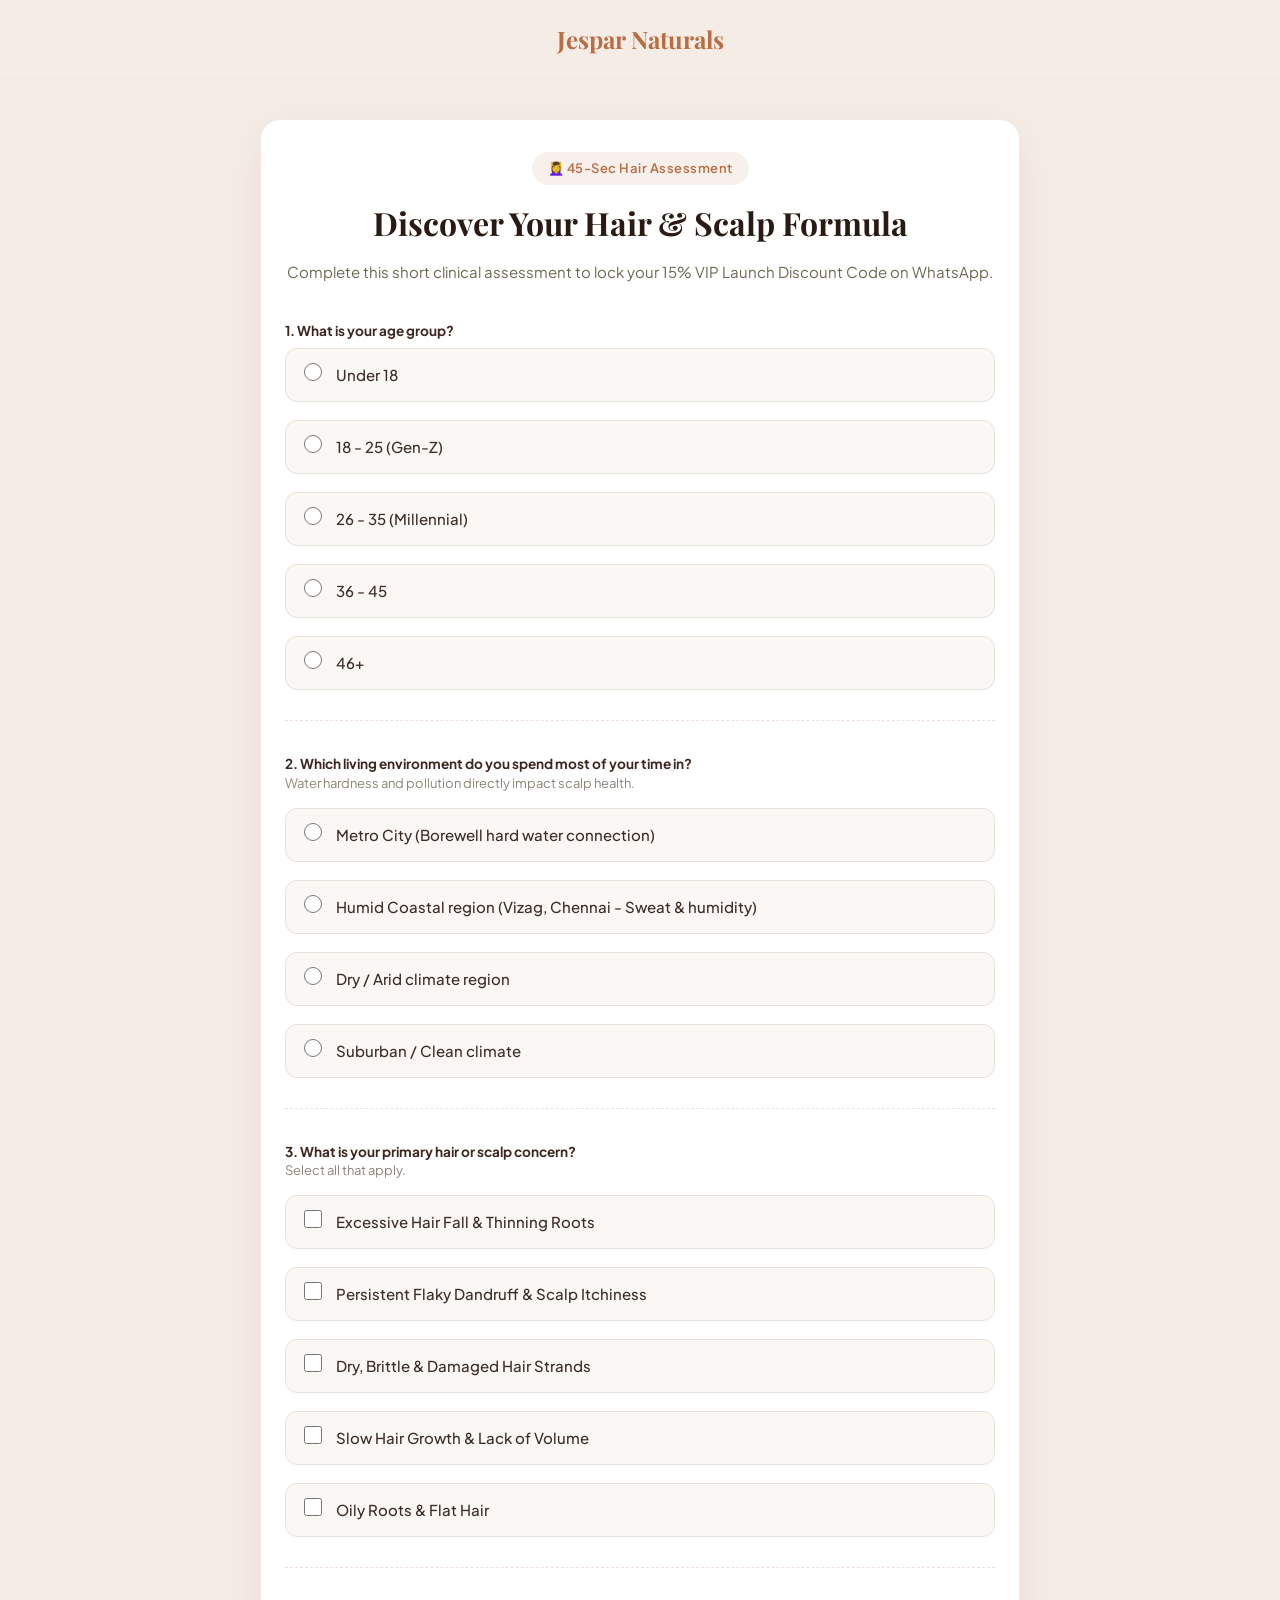
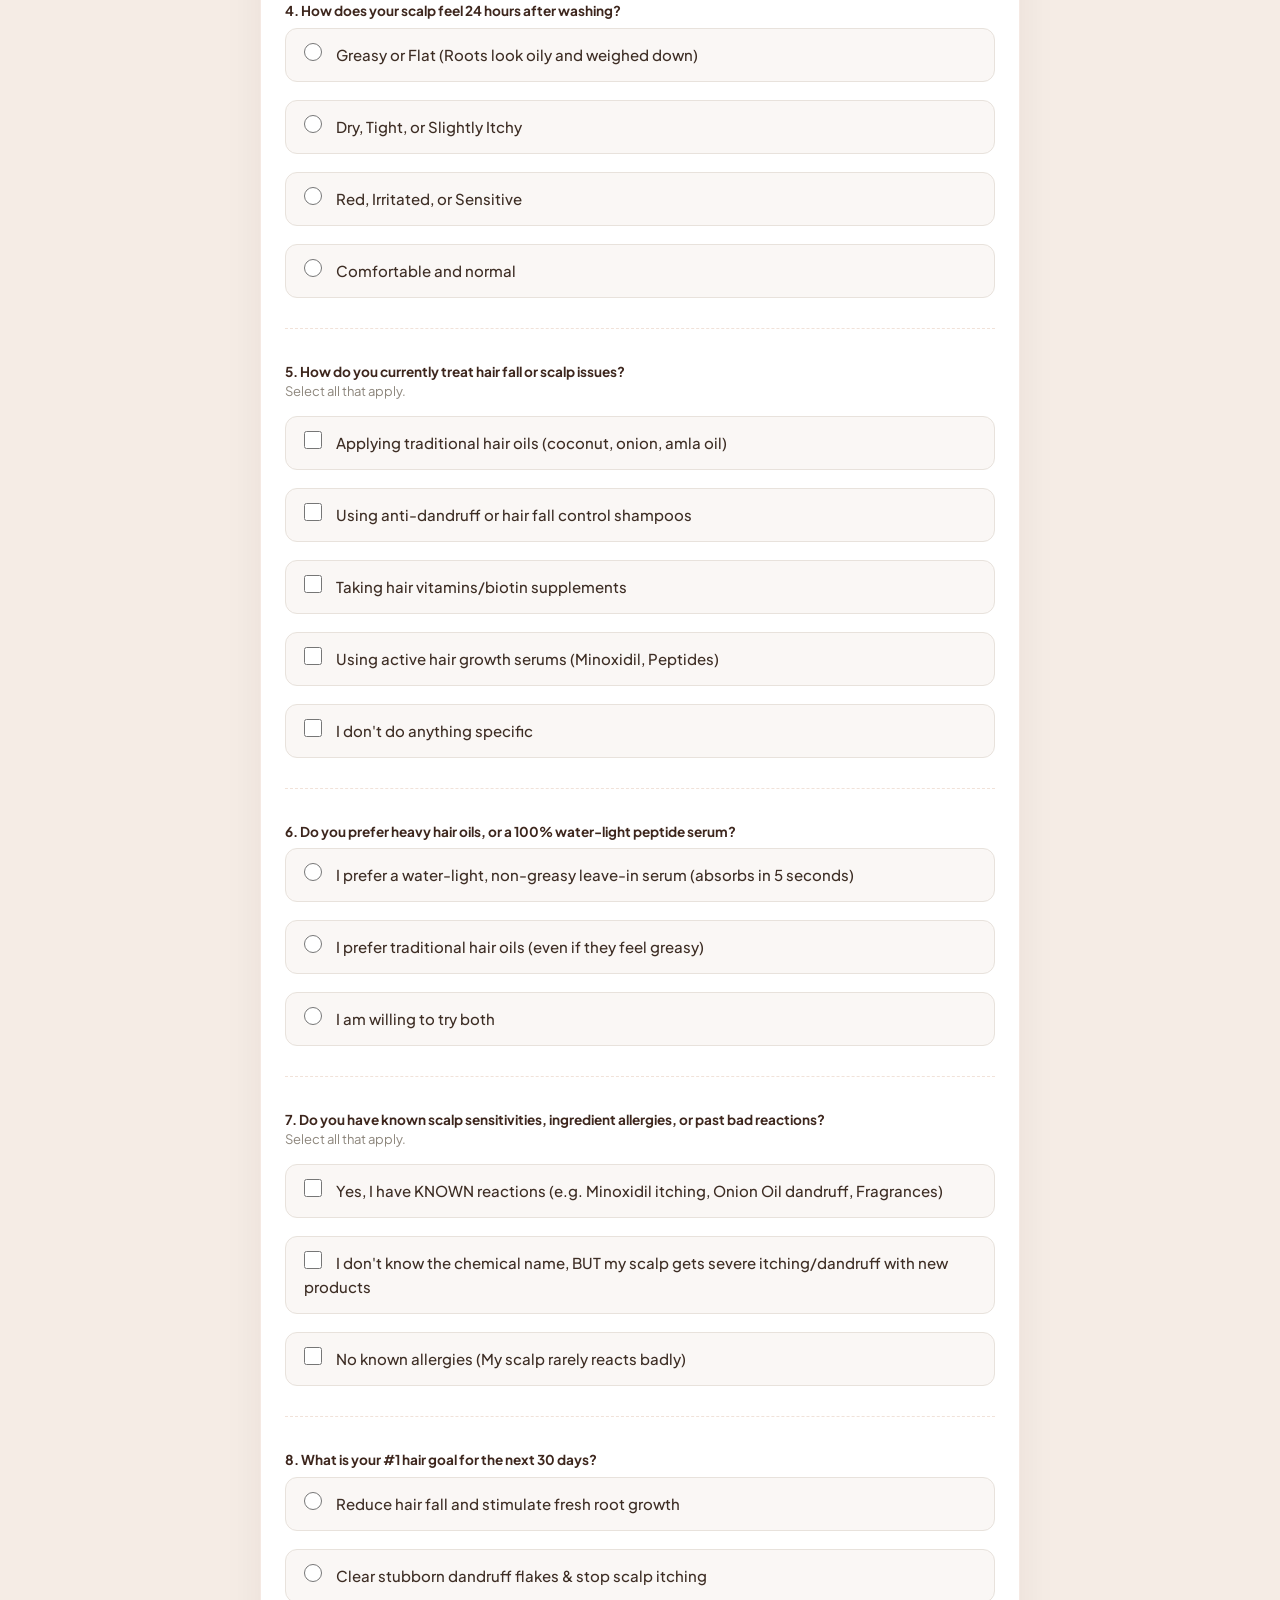
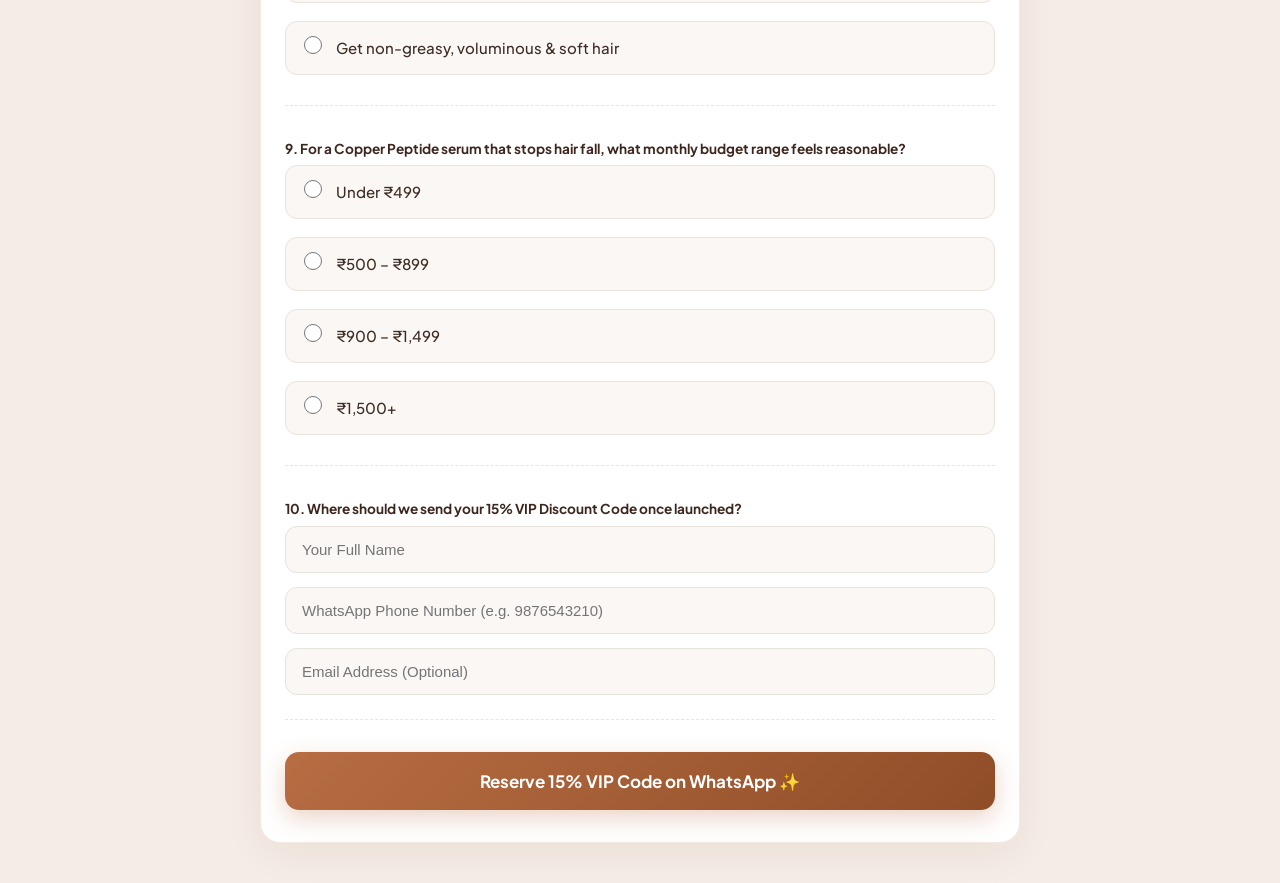
==== hair-survey.html @ cf9016ed "Deploy standalone Hair and Skin survey pages, updated hero CTAs, and WhatsApp VIP coupon flow" ====
<!DOCTYPE html>
<html lang="en">
<head>
    <meta charset="UTF-8">
    <meta name="viewport" content="width=device-width, initial-scale=1.0">
    <title>Hair & Scalp Health Assessment | Jespar Naturals</title>
    <meta name="description" content="Take our 45-second clinical hair & scalp assessment to unlock your 15% VIP Launch Discount Code + Free Scalp Care Guide.">
    <link rel="stylesheet" href="styles.css">
    <link rel="preconnect" href="https://fonts.googleapis.com">
    <link rel="preconnect" href="https://fonts.gstatic.com" crossorigin>
    <link href="https://fonts.googleapis.com/css2?family=Plus+Jakarta+Sans:wght@300;400;500;600;700&family=Playfair+Display:ital,wght@0,500;0,600;1,400&display=swap" rel="stylesheet">
    <style>
        .survey-container {
            max-width: 760px;
            margin: 40px auto;
            padding: 32px 24px;
            background: #ffffff;
            border-radius: 20px;
            box-shadow: 0 10px 40px rgba(43, 26, 19, 0.06);
            border: 1px solid rgba(184, 109, 67, 0.15);
        }
        .survey-header {
            text-align: center;
            margin-bottom: 36px;
        }
        .badge-tag {
            display: inline-block;
            background: rgba(184, 109, 67, 0.1);
            color: #b86d43;
            font-size: 13px;
            font-weight: 600;
            padding: 6px 16px;
            border-radius: 50px;
            margin-bottom: 12px;
            letter-spacing: 0.5px;
        }
        .survey-title {
            font-family: 'Playfair Display', serif;
            font-size: 32px;
            color: #2b1a13;
            margin-bottom: 12px;
        }
        .survey-desc {
            color: #6b6851;
            font-size: 15px;
            line-height: 1.6;
        }
        .form-group {
            margin-bottom: 32px;
            padding-bottom: 24px;
            border-bottom: 1px dashed rgba(184, 109, 67, 0.2);
        }
        .form-group:last-child {
            border-bottom: none;
        }
        .question-label {
            font-weight: 600;
            font-size: 17px;
            color: #2b1a13;
            margin-bottom: 14px;
            display: block;
        }
        .question-subtext {
            font-size: 13px;
            color: #8c857b;
            margin-top: -8px;
            margin-bottom: 14px;
            display: block;
        }
        .options-grid {
            display: grid;
            grid-template-columns: 1fr;
            gap: 12px;
        }
        .option-card {
            display: flex;
            align-items: center;
            padding: 14px 18px;
            border: 1.5px solid #e8e2dc;
            border-radius: 12px;
            cursor: pointer;
            transition: all 0.2s ease;
            background: #faf7f5;
        }
        .option-card:hover {
            border-color: #b86d43;
            background: #fff9f5;
        }
        .option-card input[type="radio"],
        .option-card input[type="checkbox"] {
            margin-right: 14px;
            accent-color: #b86d43;
            width: 18px;
            height: 18px;
        }
        .option-text {
            font-size: 15px;
            color: #3d2d24;
            font-weight: 500;
        }
        .text-input {
            width: 100%;
            padding: 14px 16px;
            border: 1.5px solid #e8e2dc;
            border-radius: 12px;
            font-size: 15px;
            color: #2b1a13;
            outline: none;
            transition: border-color 0.2s;
            background: #faf7f5;
        }
        .text-input:focus {
            border-color: #b86d43;
            background: #ffffff;
        }
        .submit-btn {
            width: 100%;
            background: linear-gradient(135deg, #b86d43 0%, #8f4d27 100%);
            color: #ffffff;
            font-size: 17px;
            font-weight: 700;
            padding: 18px;
            border: none;
            border-radius: 14px;
            cursor: pointer;
            box-shadow: 0 8px 24px rgba(184, 109, 67, 0.3);
            transition: transform 0.2s, box-shadow 0.2s;
        }
        .submit-btn:hover {
            transform: translateY(-2px);
            box-shadow: 0 12px 28px rgba(184, 109, 67, 0.4);
        }
        /* Modal */
        .modal-overlay {
            display: none;
            position: fixed;
            top: 0; left: 0; width: 100%; height: 100%;
            background: rgba(43, 26, 19, 0.75);
            backdrop-filter: blur(6px);
            z-index: 9999;
            align-items: center;
            justify-content: center;
            padding: 20px;
        }
        .modal-card {
            background: #ffffff;
            border-radius: 24px;
            max-width: 520px;
            width: 100%;
            padding: 36px 28px;
            text-align: center;
            box-shadow: 0 20px 50px rgba(0,0,0,0.2);
            position: relative;
        }
        .voucher-box {
            background: #2b1a13;
            color: #faf4ef;
            padding: 20px;
            border-radius: 16px;
            margin: 20px 0;
            border: 2px dashed #d49b6a;
        }
        .voucher-code {
            font-size: 32px;
            font-weight: 800;
            letter-spacing: 3px;
            color: #ffffff;
            margin: 8px 0;
        }
        .btn-secondary {
            display: inline-block;
            background: #b86d43;
            color: #ffffff;
            padding: 14px 28px;
            border-radius: 12px;
            font-weight: 600;
            text-decoration: none;
            margin-top: 12px;
        }
    </style>
</head>
<body>
    <header style="text-align: center; padding: 20px 0; border-bottom: 1px solid #efe8e2;">
        <a href="index.html" style="text-decoration: none; font-family: 'Playfair Display', serif; font-size: 24px; font-weight: 700; color: #b86d43;">Jespar Naturals</a>
    </header>

    <div class="survey-container">
        <div class="survey-header">
            <span class="badge-tag">💆‍♀️ 45-Sec Hair Assessment</span>
            <h1 class="survey-title">Discover Your Hair & Scalp Formula</h1>
            <p class="survey-desc">Complete this short clinical assessment to lock your 15% VIP Launch Discount Code on WhatsApp.</p>
        </div>

        <form id="hairSurveyForm" onsubmit="handleStandaloneFormSubmit(event, 'hair')">
            <input type="hidden" name="survey_type" value="hair">

            <!-- Q1 -->
            <div class="form-group">
                <label class="question-label">1. What is your age group?</label>
                <div class="options-grid">
                    <label class="option-card"><input type="radio" name="age" value="Under 18" required><span class="option-text">Under 18</span></label>
                    <label class="option-card"><input type="radio" name="age" value="18 - 25"><span class="option-text">18 - 25 (Gen-Z)</span></label>
                    <label class="option-card"><input type="radio" name="age" value="26 - 35"><span class="option-text">26 - 35 (Millennial)</span></label>
                    <label class="option-card"><input type="radio" name="age" value="36 - 45"><span class="option-text">36 - 45</span></label>
                    <label class="option-card"><input type="radio" name="age" value="46+"><span class="option-text">46+</span></label>
                </div>
            </div>

            <!-- Q2 -->
            <div class="form-group">
                <label class="question-label">2. Which living environment do you spend most of your time in?</label>
                <span class="question-subtext">Water hardness and pollution directly impact scalp health.</span>
                <div class="options-grid">
                    <label class="option-card"><input type="radio" name="environment" value="Metro City (Borewell Hard Water)" required><span class="option-text">Metro City (Borewell hard water connection)</span></label>
                    <label class="option-card"><input type="radio" name="environment" value="Humid Coastal (Vizag, Chennai)"><span class="option-text">Humid Coastal region (Vizag, Chennai - Sweat & humidity)</span></label>
                    <label class="option-card"><input type="radio" name="environment" value="Dry Arid Region"><span class="option-text">Dry / Arid climate region</span></label>
                    <label class="option-card"><input type="radio" name="environment" value="Suburban / Clean Climate"><span class="option-text">Suburban / Clean climate</span></label>
                </div>
            </div>

            <!-- Q3 -->
            <div class="form-group">
                <label class="question-label">3. What is your primary hair or scalp concern?</label>
                <span class="question-subtext">Select all that apply.</span>
                <div class="options-grid">
                    <label class="option-card"><input type="checkbox" name="concern" value="Excessive Hair Fall"><span class="option-text">Excessive Hair Fall & Thinning Roots</span></label>
                    <label class="option-card"><input type="checkbox" name="concern" value="Persistent Dandruff"><span class="option-text">Persistent Flaky Dandruff & Scalp Itchiness</span></label>
                    <label class="option-card"><input type="checkbox" name="concern" value="Dry Brittle Hair"><span class="option-text">Dry, Brittle & Damaged Hair Strands</span></label>
                    <label class="option-card"><input type="checkbox" name="concern" value="Slow Growth"><span class="option-text">Slow Hair Growth & Lack of Volume</span></label>
                    <label class="option-card"><input type="checkbox" name="concern" value="Oily Roots"><span class="option-text">Oily Roots & Flat Hair</span></label>
                </div>
            </div>

            <!-- Q4 -->
            <div class="form-group">
                <label class="question-label">4. How does your scalp feel 24 hours after washing?</label>
                <div class="options-grid">
                    <label class="option-card"><input type="radio" name="scalp_feel" value="Greasy or Flat" required><span class="option-text">Greasy or Flat (Roots look oily and weighed down)</span></label>
                    <label class="option-card"><input type="radio" name="scalp_feel" value="Dry or Tight"><span class="option-text">Dry, Tight, or Slightly Itchy</span></label>
                    <label class="option-card"><input type="radio" name="scalp_feel" value="Red or Irritated"><span class="option-text">Red, Irritated, or Sensitive</span></label>
                    <label class="option-card"><input type="radio" name="scalp_feel" value="Normal"><span class="option-text">Comfortable and normal</span></label>
                </div>
            </div>

            <!-- Q5 -->
            <div class="form-group">
                <label class="question-label">5. How do you currently treat hair fall or scalp issues?</label>
                <span class="question-subtext">Select all that apply.</span>
                <div class="options-grid">
                    <label class="option-card"><input type="checkbox" name="treatment" value="Traditional Oils"><span class="option-text">Applying traditional hair oils (coconut, onion, amla oil)</span></label>
                    <label class="option-card"><input type="checkbox" name="treatment" value="Anti-Dandruff Shampoos"><span class="option-text">Using anti-dandruff or hair fall control shampoos</span></label>
                    <label class="option-card"><input type="checkbox" name="treatment" value="Biotin Supplements"><span class="option-text">Taking hair vitamins/biotin supplements</span></label>
                    <label class="option-card"><input type="checkbox" name="treatment" value="Active Growth Serums"><span class="option-text">Using active hair growth serums (Minoxidil, Peptides)</span></label>
                    <label class="option-card"><input type="checkbox" name="treatment" value="Nothing Specific"><span class="option-text">I don't do anything specific</span></label>
                </div>
            </div>

            <!-- Q6 -->
            <div class="form-group">
                <label class="question-label">6. Do you prefer heavy hair oils, or a 100% water-light peptide serum?</label>
                <div class="options-grid">
                    <label class="option-card"><input type="radio" name="texture_pref" value="Water-light Serum" required><span class="option-text">I prefer a water-light, non-greasy leave-in serum (absorbs in 5 seconds)</span></label>
                    <label class="option-card"><input type="radio" name="texture_pref" value="Traditional Hair Oils"><span class="option-text">I prefer traditional hair oils (even if they feel greasy)</span></label>
                    <label class="option-card"><input type="radio" name="texture_pref" value="Open to Both"><span class="option-text">I am willing to try both</span></label>
                </div>
            </div>

            <!-- Q7 -->
            <div class="form-group">
                <label class="question-label">7. Do you have known scalp sensitivities, ingredient allergies, or past bad reactions?</label>
                <span class="question-subtext">Select all that apply.</span>
                <div class="options-grid">
                    <label class="option-card"><input type="checkbox" name="allergies" value="Known Allergy (Minoxidil/Onion/Fragrance)"><span class="option-text">Yes, I have KNOWN reactions (e.g. Minoxidil itching, Onion Oil dandruff, Fragrances)</span></label>
                    <label class="option-card"><input type="checkbox" name="allergies" value="Unknown Allergy (Reacts to new products)"><span class="option-text">I don't know the chemical name, BUT my scalp gets severe itching/dandruff with new products</span></label>
                    <label class="option-card"><input type="checkbox" name="allergies" value="No Allergies"><span class="option-text">No known allergies (My scalp rarely reacts badly)</span></label>
                </div>
            </div>

            <!-- Q8 -->
            <div class="form-group">
                <label class="question-label">8. What is your #1 hair goal for the next 30 days?</label>
                <div class="options-grid">
                    <label class="option-card"><input type="radio" name="goal" value="Reduce Hair Fall" required><span class="option-text">Reduce hair fall and stimulate fresh root growth</span></label>
                    <label class="option-card"><input type="radio" name="goal" value="Clear Dandruff"><span class="option-text">Clear stubborn dandruff flakes & stop scalp itching</span></label>
                    <label class="option-card"><input type="radio" name="goal" value="Voluminous Soft Hair"><span class="option-text">Get non-greasy, voluminous & soft hair</span></label>
                </div>
            </div>

            <!-- Q9 -->
            <div class="form-group">
                <label class="question-label">9. For a Copper Peptide serum that stops hair fall, what monthly budget range feels reasonable?</label>
                <div class="options-grid">
                    <label class="option-card"><input type="radio" name="budget" value="Under ₹499" required><span class="option-text">Under ₹499</span></label>
                    <label class="option-card"><input type="radio" name="budget" value="₹500 – ₹899"><span class="option-text">₹500 – ₹899</span></label>
                    <label class="option-card"><input type="radio" name="budget" value="₹900 – ₹1,499"><span class="option-text">₹900 – ₹1,499</span></label>
                    <label class="option-card"><input type="radio" name="budget" value="₹1,500+"><span class="option-text">₹1,500+</span></label>
                </div>
            </div>

            <!-- Q10 -->
            <div class="form-group">
                <label class="question-label">10. Where should we send your 15% VIP Discount Code once launched?</label>
                <div style="display: grid; grid-template-columns: 1fr; gap: 14px;">
                    <input type="text" name="name" class="text-input" placeholder="Your Full Name" required>
                    <input type="text" name="phone" class="text-input" placeholder="WhatsApp Phone Number (e.g. 9876543210)" required>
                    <input type="email" name="email" class="text-input" placeholder="Email Address (Optional)">
                </div>
            </div>

            <button type="submit" class="submit-btn" id="hairSubmitBtn">Reserve 15% VIP Code on WhatsApp ✨</button>
        </form>
    </div>

    <!-- Success Modal -->
    <div class="modal-overlay" id="successModal">
        <div class="modal-card">
            <div style="font-size: 48px; margin-bottom: 8px;">🎉</div>
            <h2 style="font-family: 'Playfair Display', serif; color: #2b1a13; margin-bottom: 8px;">Thank You for Completing the Assessment!</h2>
            <p style="color: #6b6851; font-size: 14px; margin-bottom: 16px;">Your responses and 15% VIP Launch Discount Code are locked.</p>
            
            <div class="voucher-box">
                <div style="font-size: 12px; text-transform: uppercase; color: #d49b6a; font-weight: 700;">VIP Early-Bird Discount Code</div>
                <div class="voucher-code">JESPARVIP15</div>
                <div style="font-size: 12px; color: #b8a69d;">Reserved for your WhatsApp number</div>
            </div>

            <p style="font-size: 14px; color: #574e44; line-height: 1.6; margin-bottom: 16px;">
                We will share your complete routine details and private VIP shopping link directly on your WhatsApp number the moment our batch is launched!
            </p>

            <div style="font-size: 13px; color: #b86d43; font-weight: 600; margin-bottom: 16px; background: rgba(184, 109, 67, 0.1); padding: 10px; border-radius: 8px;">
                ⏱️ Redirecting back to home page in <span id="countdown">5</span> seconds...
            </div>
            
            <a href="index.html" class="btn-secondary">Go to Home Page Now ➔</a>
        </div>
    </div>

    <script src="app.js"></script>
</body>
</html>
---- styles.css ----
/* ==========================================================================
   Jespar Naturals — Pre-Launch Static Website Stylesheet (Quiz Edition)
   Theme Palette: Metallic Copper, Deep Coffee Espresso & Warm Nude Cream (#f5ece5)
   ========================================================================== */

@import url('https://fonts.googleapis.com/css2?family=Playfair+Display:ital,wght@0,400;0,600;0,700;1,400;1,600&family=Plus+Jakarta+Sans:wght@300;400;500;600;700;800&display=swap');

:root {
  --copper-primary: #b86d43;
  --copper-dark: #8c431f;
  --copper-light: #d49b6a;
  --copper-glow: rgba(184, 109, 67, 0.22);
  
  --coffee-espresso: #2b1a13;
  --coffee-dark: #3d261d;
  --coffee-muted: #5e453a;

  --nude-bg: #f5ece5;
  --nude-light: #faf4ef;
  --nude-card: #ffffff;
  
  --olive-leaf: #6b6851;
  --olive-light: #e8e6d9;

  --text-main: #2b1a13;
  --text-muted: #6b574e;
  --text-light: #8f796f;

  --border-copper: rgba(184, 109, 67, 0.28);
  --shadow-soft: 0 12px 32px rgba(43, 26, 19, 0.08);
  --shadow-hover: 0 22px 50px rgba(43, 26, 19, 0.16);
  --radius-sm: 8px;
  --radius-md: 16px;
  --radius-lg: 28px;
  --radius-full: 9999px;
  
  --transition: all 0.4s cubic-bezier(0.16, 1, 0.3, 1);
}

*, *::before, *::after {
  box-sizing: border-box;
  margin: 0;
  padding: 0;
}

html {
  scroll-behavior: smooth;
  font-family: 'Plus Jakarta Sans', sans-serif;
  background-color: var(--nude-bg);
  color: var(--text-main);
  line-height: 1.6;
}

body {
  overflow-x: hidden;
  position: relative;
}

/* Background Animated Canvas for Nature Floating Particles */
#natureCanvas {
  position: fixed;
  top: 0;
  left: 0;
  width: 100vw;
  height: 100vh;
  pointer-events: none;
  z-index: 1;
  opacity: 0.65;
}

h1, h2, h3, h4, .font-serif {
  font-family: 'Playfair Display', Georgia, serif;
}

a {
  color: inherit;
  text-decoration: none;
}

button {
  font-family: inherit;
  cursor: pointer;
  border: none;
  background: none;
}

/* Announcement Bar */
.announcement-bar {
  background: linear-gradient(90deg, #2b1a13 0%, #3d261d 50%, #2b1a13 100%);
  color: #f5ece5;
  padding: 10px 24px;
  font-size: 0.88rem;
  font-weight: 500;
  border-bottom: 1px solid rgba(212, 155, 106, 0.3);
  display: flex;
  justify-content: space-between;
  align-items: center;
  position: relative;
  z-index: 1010;
  flex-wrap: wrap;
  gap: 12px;
}

.announcement-content {
  display: flex;
  align-items: center;
  gap: 10px;
}

.announcement-bar .badge {
  background: linear-gradient(135deg, var(--copper-primary) 0%, var(--copper-light) 100%);
  color: #fff;
  padding: 3px 10px;
  border-radius: var(--radius-full);
  font-size: 0.7rem;
  font-weight: 800;
  text-transform: uppercase;
  letter-spacing: 0.8px;
  white-space: nowrap;
}

.announcement-text-mobile {
  display: none;
}

.announcement-actions {
  display: flex;
  align-items: center;
  gap: 14px;
}

.announcement-link {
  color: var(--copper-light);
  text-decoration: underline;
  font-weight: 700;
  font-size: 0.86rem;
  transition: var(--transition);
  white-space: nowrap;
}

.announcement-link:hover {
  color: #fff;
}

.social-quick-links {
  display: flex;
  align-items: center;
  gap: 8px;
  border-left: 1px solid rgba(212, 155, 106, 0.3);
  padding-left: 12px;
}

.social-anno-icon {
  color: var(--copper-light);
  display: flex;
  align-items: center;
  justify-content: center;
  width: 28px;
  height: 28px;
  border-radius: 50%;
  background: rgba(255, 255, 255, 0.08);
  transition: var(--transition);
}

.social-anno-icon:hover {
  color: #fff;
  background: var(--copper-primary);
  transform: translateY(-2px);
}

.nav-social-icons {
  display: flex;
  align-items: center;
  gap: 8px;
  margin-right: 8px;
}

.nav-social-btn {
  color: var(--coffee-dark);
  display: flex;
  align-items: center;
  justify-content: center;
  width: 34px;
  height: 34px;
  border-radius: 50%;
  background: rgba(184, 109, 67, 0.1);
  border: 1px solid rgba(184, 109, 67, 0.2);
  transition: var(--transition);
}

.nav-social-btn:hover {
  color: #fff;
  background: var(--copper-primary);
  border-color: var(--copper-primary);
  transform: translateY(-2px);
}

.social-footer-link {
  display: inline-flex;
  align-items: center;
  gap: 6px;
  transition: var(--transition);
}

.social-footer-link:hover {
  color: var(--copper-primary);
}

/* Mobile Responsiveness for Announcement Bar */
@media (max-width: 768px) {
  .announcement-bar {
    justify-content: center;
    padding: 8px 14px;
    gap: 8px;
    text-align: center;
  }
  .announcement-text-desktop {
    display: none;
  }
  .announcement-text-mobile {
    display: inline;
    font-size: 0.8rem;
    font-weight: 700;
  }
  .announcement-actions {
    gap: 10px;
  }
  .announcement-link {
    font-size: 0.8rem;
  }
  .social-quick-links {
    padding-left: 8px;
  }
  .nav-social-icons {
    display: none;
  }
}

/* Navbar */
header.navbar {
  position: sticky;
  top: 0;
  z-index: 1000;
  background: rgba(245, 236, 229, 0.95);
  backdrop-filter: blur(18px);
  -webkit-backdrop-filter: blur(18px);
  border-bottom: 1px solid rgba(184, 109, 67, 0.2);
  padding: 14px 40px;
  display: flex;
  align-items: center;
  justify-content: space-between;
  transition: var(--transition);
}

.nav-brand {
  display: flex;
  align-items: center;
}

.nav-logo-img {
  height: 64px;
  width: auto;
  object-fit: contain;
  transition: var(--transition);
}

.nav-logo-img:hover {
  transform: scale(1.03);
}

.nav-links {
  display: flex;
  align-items: center;
  gap: 32px;
  list-style: none;
}

.nav-links a {
  font-size: 0.95rem;
  font-weight: 600;
  color: var(--coffee-dark);
  position: relative;
  padding: 4px 0;
  transition: var(--transition);
}

.nav-links a::after {
  content: '';
  position: absolute;
  bottom: 0;
  left: 0;
  width: 0;
  height: 2px;
  background: linear-gradient(90deg, var(--copper-primary), var(--copper-light));
  transition: var(--transition);
}

.nav-links a:hover {
  color: var(--copper-primary);
}

.nav-links a:hover::after {
  width: 100%;
}

.nav-actions {
  display: flex;
  align-items: center;
  gap: 14px;
}

.btn-primary-sm {
  background: linear-gradient(135deg, var(--copper-primary) 0%, var(--copper-dark) 100%);
  color: #fff;
  padding: 12px 24px;
  border-radius: var(--radius-full);
  font-weight: 700;
  font-size: 0.88rem;
  box-shadow: 0 4px 16px rgba(184, 109, 67, 0.35);
  transition: var(--transition);
  display: inline-flex;
  align-items: center;
  gap: 8px;
}

.btn-primary-sm:hover {
  transform: translateY(-2px) scale(1.02);
  box-shadow: 0 8px 24px rgba(184, 109, 67, 0.5);
}

/* Hero Section */
.hero-section {
  position: relative;
  z-index: 2;
  padding: 80px 40px 100px;
  max-width: 1320px;
  margin: 0 auto;
  display: grid;
  grid-template-columns: 1.15fr 0.85fr;
  gap: 60px;
  align-items: center;
}

.hero-tag {
  display: inline-flex;
  align-items: center;
  gap: 10px;
  background: rgba(184, 109, 67, 0.12);
  border: 1px solid var(--border-copper);
  color: var(--copper-dark);
  padding: 7px 18px;
  border-radius: var(--radius-full);
  font-size: 0.82rem;
  font-weight: 700;
  text-transform: uppercase;
  letter-spacing: 1.2px;
  margin-bottom: 24px;
}

.hero-tag .dot {
  width: 9px;
  height: 9px;
  background-color: var(--copper-primary);
  border-radius: 50%;
  box-shadow: 0 0 12px var(--copper-primary);
  animation: pulse 2s infinite;
}

@keyframes pulse {
  0% { transform: scale(0.9); opacity: 0.7; }
  50% { transform: scale(1.3); opacity: 1; }
  100% { transform: scale(0.9); opacity: 0.7; }
}

.hero-title {
  font-size: 3.8rem;
  line-height: 1.12;
  color: var(--coffee-espresso);
  font-weight: 700;
  margin-bottom: 24px;
}

.hero-title span.copper-accent {
  background: linear-gradient(135deg, #b86d43 0%, #e5aa7a 40%, #8c431f 100%);
  background-size: 200% auto;
  -webkit-background-clip: text;
  -webkit-text-fill-color: transparent;
  font-style: italic;
  animation: shimmer 4s linear infinite;
}

@keyframes shimmer {
  to { background-position: 200% center; }
}

.hero-subtitle {
  font-size: 1.18rem;
  color: var(--text-muted);
  line-height: 1.75;
  margin-bottom: 38px;
  max-width: 620px;
}

.hero-ctas {
  display: flex;
  flex-wrap: wrap;
  gap: 18px;
  margin-bottom: 44px;
}

.btn-hero-primary {
  background: linear-gradient(135deg, var(--copper-primary) 0%, var(--copper-dark) 100%);
  color: #fff;
  padding: 16px 36px;
  border-radius: var(--radius-full);
  font-weight: 700;
  font-size: 1rem;
  box-shadow: 0 10px 30px rgba(184, 109, 67, 0.4);
  transition: var(--transition);
  display: inline-flex;
  align-items: center;
  gap: 10px;
}

.btn-hero-primary:hover {
  transform: translateY(-3px) scale(1.02);
  box-shadow: 0 14px 35px rgba(184, 109, 67, 0.55);
}

.btn-hero-secondary {
  background: var(--nude-card);
  color: var(--coffee-espresso);
  border: 1.5px solid var(--border-copper);
  padding: 16px 32px;
  border-radius: var(--radius-full);
  font-weight: 700;
  font-size: 1rem;
  box-shadow: var(--shadow-soft);
  transition: var(--transition);
}

.btn-hero-secondary:hover {
  background: var(--coffee-espresso);
  color: #fff;
  border-color: var(--coffee-espresso);
  transform: translateY(-3px);
}

.hero-proof-bar {
  display: flex;
  align-items: center;
  gap: 36px;
  padding-top: 24px;
  border-top: 1px solid rgba(184, 109, 67, 0.2);
}

.proof-item {
  display: flex;
  flex-direction: column;
}

.proof-item .number {
  font-size: 1.6rem;
  font-weight: 800;
  color: var(--copper-dark);
  font-family: 'Playfair Display', serif;
}

.proof-item .label {
  font-size: 0.82rem;
  color: var(--text-muted);
  font-weight: 600;
}

.hero-visual-container {
  position: relative;
}

.hero-main-card {
  background: var(--nude-card);
  border-radius: var(--radius-lg);
  padding: 24px;
  box-shadow: var(--shadow-hover);
  border: 1px solid var(--border-copper);
  position: relative;
  overflow: hidden;
}

.hero-main-card img {
  width: 100%;
  height: 440px;
  object-fit: cover;
  border-radius: var(--radius-md);
  display: block;
}

.hero-floating-badge {
  position: absolute;
  bottom: 24px;
  right: 16px;
  background: rgba(31, 18, 13, 0.88);
  color: #faf4ef;
  backdrop-filter: blur(10px);
  -webkit-backdrop-filter: blur(10px);
  padding: 8px 18px;
  border-radius: var(--radius-full);
  border: 1px solid rgba(212, 155, 106, 0.4);
  box-shadow: 0 8px 25px rgba(0, 0, 0, 0.25);
  font-size: 0.8rem;
  font-weight: 600;
  display: flex;
  align-items: center;
  gap: 8px;
  white-space: nowrap;
}

.hero-floating-badge .badge-dot {
  width: 7px;
  height: 7px;
  border-radius: 50%;
  background: #22c55e;
  box-shadow: 0 0 8px #22c55e;
}

.mobile-floating-survey-btn {
  display: none;
}

/* ==========================================================================
   4. Interactive 60-Second Scalp & Skin Quiz Section
   ========================================================================== */
.quiz-section-card {
  background: var(--nude-card);
  border-radius: var(--radius-lg);
  border: 1.5px solid var(--border-copper);
  padding: 50px 40px;
  box-shadow: var(--shadow-hover);
  max-width: 860px;
  margin: 0 auto 100px;
  position: relative;
}

.quiz-header {
  text-align: center;
  margin-bottom: 36px;
}

.quiz-header h2 {
  font-size: 2.5rem;
  color: var(--coffee-espresso);
  margin-bottom: 10px;
}

.quiz-header p {
  font-size: 1.05rem;
  color: var(--text-muted);
}

.quiz-progress-bar-wrap {
  width: 100%;
  height: 8px;
  background: var(--nude-bg);
  border-radius: var(--radius-full);
  margin-bottom: 36px;
  overflow: hidden;
}

.quiz-progress-bar {
  height: 100%;
  width: 25%;
  background: linear-gradient(90deg, var(--copper-primary), var(--copper-light));
  transition: width 0.4s ease;
  border-radius: var(--radius-full);
}

.quiz-step-card {
  display: none;
  animation: fadeIn 0.4s ease forwards;
}

.quiz-step-card.active {
  display: block;
}

@keyframes fadeIn {
  from { opacity: 0; transform: translateY(10px); }
  to { opacity: 1; transform: translateY(0); }
}

.quiz-question-title {
  font-size: 1.4rem;
  color: var(--coffee-espresso);
  font-weight: 700;
  margin-bottom: 24px;
}

.quiz-options-grid {
  display: grid;
  grid-template-columns: repeat(auto-fit, minmax(240px, 1fr));
  gap: 16px;
  margin-bottom: 32px;
}

.quiz-option-btn {
  background: var(--nude-light);
  border: 1.5px solid rgba(184, 109, 67, 0.2);
  border-radius: var(--radius-md);
  padding: 20px;
  text-align: left;
  transition: var(--transition);
  cursor: pointer;
  display: flex;
  flex-direction: column;
  gap: 6px;
}

.quiz-option-btn .opt-title {
  font-size: 1rem;
  font-weight: 700;
  color: var(--coffee-espresso);
}

.quiz-option-btn .opt-desc {
  font-size: 0.85rem;
  color: var(--text-muted);
}

.quiz-option-btn:hover, .quiz-option-btn.selected {
  border-color: var(--copper-primary);
  background: rgba(184, 109, 67, 0.08);
  transform: translateY(-2px);
}

.quiz-option-btn.selected {
  box-shadow: 0 0 0 2px var(--copper-primary);
}

.quiz-nav-row {
  display: flex;
  justify-content: space-between;
  align-items: center;
}

.quiz-results-card {
  text-align: center;
  display: none;
}

.quiz-results-card.active {
  display: block;
}

.routine-match-badge {
  display: inline-block;
  background: linear-gradient(135deg, var(--coffee-espresso) 0%, var(--coffee-dark) 100%);
  color: var(--copper-light);
  padding: 12px 28px;
  border-radius: var(--radius-full);
  font-weight: 800;
  font-size: 1.1rem;
  margin-bottom: 20px;
  border: 1px solid var(--copper-light);
}

/* Pre-Launch Notice Banner */
.prelaunch-notice-banner {
  position: relative;
  z-index: 2;
  background: linear-gradient(135deg, var(--coffee-espresso) 0%, var(--coffee-dark) 100%);
  color: #faf4ef;
  padding: 40px;
  border-radius: var(--radius-lg);
  max-width: 1240px;
  margin: 0 auto 80px;
  box-shadow: var(--shadow-hover);
  display: grid;
  grid-template-columns: auto 1fr auto;
  gap: 32px;
  align-items: center;
  border: 1px solid var(--copper-primary);
}

.notice-icon {
  width: 64px;
  height: 64px;
  background: var(--copper-glow);
  border: 1px solid var(--copper-light);
  border-radius: 50%;
  display: flex;
  align-items: center;
  justify-content: center;
  font-size: 1.8rem;
  color: var(--copper-light);
}

.notice-content h3 {
  font-size: 1.6rem;
  color: #fff;
  margin-bottom: 8px;
}

.notice-content p {
  color: #d8c7be;
  font-size: 0.98rem;
  max-width: 700px;
}

.btn-survey-cta {
  background: linear-gradient(135deg, var(--copper-primary) 0%, var(--copper-light) 100%);
  color: #fff;
  padding: 14px 28px;
  border-radius: var(--radius-full);
  font-weight: 700;
  font-size: 0.95rem;
  box-shadow: 0 6px 20px rgba(184, 109, 67, 0.4);
  transition: var(--transition);
  white-space: nowrap;
}

.btn-survey-cta:hover {
  transform: translateY(-2px);
  box-shadow: 0 10px 25px rgba(184, 109, 67, 0.6);
}

.section-wrapper {
  position: relative;
  z-index: 2;
  max-width: 1280px;
  margin: 0 auto 100px;
  padding: 0 20px;
}

.section-header {
  text-align: center;
  max-width: 720px;
  margin: 0 auto 50px;
}

.section-subtitle {
  color: var(--copper-primary);
  font-size: 0.85rem;
  font-weight: 800;
  text-transform: uppercase;
  letter-spacing: 2px;
  margin-bottom: 10px;
}

.section-title {
  font-size: 2.7rem;
  color: var(--coffee-espresso);
  margin-bottom: 16px;
}

.section-desc {
  font-size: 1.05rem;
  color: var(--text-muted);
}

.disclaimer-alert-box {
  background: rgba(184, 109, 67, 0.08);
  border: 1px dashed var(--copper-primary);
  border-radius: var(--radius-md);
  padding: 16px 24px;
  margin-bottom: 40px;
  display: flex;
  align-items: center;
  gap: 16px;
  font-size: 0.88rem;
  color: var(--coffee-dark);
}

.disclaimer-alert-box span.icon {
  font-size: 1.4rem;
}

.products-grid {
  display: grid;
  grid-template-columns: repeat(auto-fit, minmax(340px, 1fr));
  gap: 36px;
}

.product-card {
  background: var(--nude-card);
  border-radius: var(--radius-lg);
  overflow: hidden;
  border: 1px solid var(--border-copper);
  box-shadow: var(--shadow-soft);
  transition: var(--transition);
  display: flex;
  flex-direction: column;
}

.product-card:hover {
  transform: translateY(-8px);
  box-shadow: var(--shadow-hover);
}

.product-image-wrapper {
  position: relative;
  height: 340px;
  overflow: hidden;
  background: var(--nude-bg);
}

.product-image-wrapper img {
  width: 100%;
  height: 100%;
  object-fit: cover;
  transition: transform 0.6s cubic-bezier(0.16, 1, 0.3, 1);
}

.product-card:hover .product-image-wrapper img {
  transform: scale(1.06);
}

.status-badge {
  position: absolute;
  top: 16px;
  left: 16px;
  background: rgba(31, 18, 13, 0.9);
  color: var(--copper-light);
  backdrop-filter: blur(8px);
  padding: 6px 14px;
  border-radius: var(--radius-full);
  font-size: 0.75rem;
  font-weight: 700;
  text-transform: uppercase;
  letter-spacing: 0.5px;
  border: 1px solid rgba(212, 155, 106, 0.3);
}

.concept-watermark {
  position: absolute;
  bottom: 12px;
  right: 12px;
  background: rgba(255, 255, 255, 0.92);
  color: var(--coffee-dark);
  backdrop-filter: blur(6px);
  padding: 4px 10px;
  border-radius: var(--radius-sm);
  font-size: 0.72rem;
  font-weight: 800;
  letter-spacing: 0.5px;
}

.product-details {
  padding: 28px;
  display: flex;
  flex-direction: column;
  flex-grow: 1;
}

.product-tagline {
  font-size: 0.78rem;
  font-weight: 700;
  color: var(--copper-primary);
  text-transform: uppercase;
  letter-spacing: 1px;
  margin-bottom: 8px;
}

.product-title {
  font-size: 1.5rem;
  color: var(--coffee-espresso);
  margin-bottom: 12px;
  line-height: 1.3;
}

.product-description {
  font-size: 0.92rem;
  color: var(--text-muted);
  margin-bottom: 20px;
  line-height: 1.6;
}

.key-actives-list {
  display: flex;
  flex-wrap: wrap;
  gap: 8px;
  margin-bottom: 24px;
}

.active-pill {
  background: var(--nude-bg);
  color: var(--coffee-dark);
  font-size: 0.78rem;
  font-weight: 600;
  padding: 4px 12px;
  border-radius: var(--radius-sm);
  border: 1px solid rgba(184, 109, 67, 0.18);
}

.product-actions-box {
  margin-top: auto;
  padding-top: 20px;
  border-top: 1px solid rgba(184, 109, 67, 0.15);
  display: flex;
  flex-direction: column;
  gap: 12px;
}

.btn-disabled-buy {
  background: #e5ded8;
  color: #8c786e;
  padding: 12px;
  border-radius: var(--radius-full);
  font-weight: 700;
  font-size: 0.88rem;
  text-align: center;
  cursor: not-allowed;
  display: flex;
  align-items: center;
  justify-content: center;
  gap: 8px;
}

.btn-notify-interest {
  background: var(--coffee-espresso);
  color: #faf4ef;
  padding: 12px;
  border-radius: var(--radius-full);
  font-weight: 700;
  font-size: 0.88rem;
  text-align: center;
  transition: var(--transition);
}

.btn-notify-interest:hover {
  background: var(--copper-primary);
  color: #fff;
}

/* Lab Cards Tracker */
.lab-tracker-container {
  background: var(--nude-card);
  border-radius: var(--radius-lg);
  border: 1px solid var(--border-copper);
  padding: 48px 40px;
  box-shadow: var(--shadow-soft);
}

.tab-filter-bar {
  display: flex;
  justify-content: center;
  gap: 12px;
  margin-bottom: 40px;
  flex-wrap: wrap;
}

.tab-btn {
  padding: 10px 24px;
  border-radius: var(--radius-full);
  font-weight: 600;
  font-size: 0.9rem;
  color: var(--text-muted);
  background: var(--nude-bg);
  transition: var(--transition);
  border: 1px solid transparent;
}

.tab-btn.active {
  background: var(--coffee-espresso);
  color: #fff;
  border-color: var(--coffee-espresso);
}

.tab-btn:hover:not(.active) {
  background: rgba(184, 109, 67, 0.12);
  color: var(--copper-dark);
}

.lab-cards-grid {
  display: grid;
  grid-template-columns: repeat(auto-fit, minmax(320px, 1fr));
  gap: 24px;
}

.lab-card {
  background: var(--nude-light);
  border-radius: var(--radius-md);
  padding: 24px;
  border: 1px solid rgba(184, 109, 67, 0.18);
  transition: var(--transition);
}

.lab-card:hover {
  border-color: var(--copper-primary);
  transform: translateY(-4px);
}

.lab-card-header {
  display: flex;
  justify-content: space-between;
  align-items: flex-start;
  margin-bottom: 16px;
}

.lab-card-title {
  font-size: 1.15rem;
  color: var(--coffee-espresso);
  font-weight: 700;
}

.lab-status-tag {
  font-size: 0.75rem;
  font-weight: 700;
  padding: 4px 10px;
  border-radius: var(--radius-full);
  text-transform: uppercase;
  letter-spacing: 0.5px;
}

.status-passed {
  background: #e2f0e6;
  color: #1e6332;
  border: 1px solid #b3dbc0;
}

.status-progress {
  background: #fff4e5;
  color: #b86d43;
  border: 1px solid #fcdbb3;
}

.status-approved {
  background: #edf2fb;
  color: #2b4c7e;
  border: 1px solid #c2d4f0;
}

.lab-card-desc {
  font-size: 0.88rem;
  color: var(--text-muted);
  margin-bottom: 16px;
  line-height: 1.5;
}

.lab-card-meta {
  display: flex;
  justify-content: space-between;
  font-size: 0.78rem;
  color: var(--text-light);
  padding-top: 12px;
  border-top: 1px solid rgba(184, 109, 67, 0.1);
  font-weight: 600;
}

/* Embedded Survey Card */
.native-survey-card {
  background: var(--nude-card);
  border-radius: var(--radius-lg);
  border: 1.5px solid var(--copper-light);
  overflow: hidden;
  box-shadow: var(--shadow-hover);
  position: relative;
}

.survey-card-header {
  background: linear-gradient(135deg, var(--coffee-espresso) 0%, var(--coffee-dark) 100%);
  color: #faf4ef;
  padding: 36px 40px;
  text-align: center;
}

.survey-card-header h2 {
  font-size: 2.4rem;
  color: #fff;
  margin-bottom: 10px;
}

.survey-card-header p {
  font-size: 1.05rem;
  color: #d8c7be;
}

.survey-iframe-wrapper {
  position: relative;
  width: 100%;
  height: 780px;
  background: #ffffff;
}

.survey-iframe-wrapper iframe {
  width: 100%;
  height: 100%;
  border: none;
}

/* VIP Access Modal */
.modal-overlay {
  position: fixed;
  top: 0;
  left: 0;
  width: 100%;
  height: 100%;
  background: rgba(31, 18, 13, 0.78);
  backdrop-filter: blur(10px);
  z-index: 2000;
  display: flex;
  align-items: center;
  justify-content: center;
  opacity: 0;
  visibility: hidden;
  transition: var(--transition);
}

.modal-overlay.active {
  opacity: 1;
  visibility: visible;
}

.modal-box {
  background: var(--nude-card);
  border-radius: var(--radius-lg);
  padding: 40px;
  max-width: 540px;
  width: 92%;
  position: relative;
  box-shadow: 0 25px 50px rgba(0, 0, 0, 0.35);
  border: 1px solid var(--border-copper);
  transform: translateY(20px);
  transition: var(--transition);
}

.modal-box-large {
  max-width: 860px;
}

.modal-overlay.active .modal-box {
  transform: translateY(0);
}

.modal-close-btn {
  position: absolute;
  top: 20px;
  right: 20px;
  font-size: 1.5rem;
  color: var(--text-muted);
  width: 36px;
  height: 36px;
  border-radius: 50%;
  display: flex;
  align-items: center;
  justify-content: center;
  transition: var(--transition);
}

.modal-close-btn:hover {
  background: var(--nude-bg);
  color: var(--coffee-espresso);
}

.modal-header h3 {
  font-size: 1.8rem;
  color: var(--coffee-espresso);
  margin-bottom: 8px;
}

.modal-header p {
  font-size: 0.92rem;
  color: var(--text-muted);
  margin-bottom: 24px;
}

.form-group {
  margin-bottom: 18px;
  text-align: left;
}

.form-group label {
  display: block;
  font-size: 0.85rem;
  font-weight: 700;
  color: var(--coffee-dark);
  margin-bottom: 6px;
}

.form-control {
  width: 100%;
  padding: 12px 16px;
  border-radius: var(--radius-sm);
  border: 1px solid var(--border-copper);
  background: var(--nude-light);
  font-family: inherit;
  font-size: 0.95rem;
  color: var(--text-main);
  transition: var(--transition);
}

.form-control:focus {
  outline: none;
  border-color: var(--copper-primary);
  box-shadow: 0 0 0 3px var(--copper-glow);
}

.btn-form-submit {
  width: 100%;
  background: linear-gradient(135deg, var(--copper-primary) 0%, var(--copper-dark) 100%);
  color: #fff;
  padding: 14px;
  border-radius: var(--radius-full);
  font-weight: 700;
  font-size: 1rem;
  box-shadow: 0 6px 20px rgba(184, 109, 67, 0.35);
  margin-top: 10px;
  transition: var(--transition);
}

.btn-form-submit:hover {
  transform: translateY(-2px);
  box-shadow: 0 8px 25px rgba(184, 109, 67, 0.5);
}

/* Footer Section */
footer.site-footer {
  position: relative;
  z-index: 2;
  background: var(--coffee-espresso);
  color: #faf4ef;
  padding: 60px 40px 30px;
  border-top: 1px solid rgba(212, 155, 106, 0.2);
}

.footer-inner {
  max-width: 1280px;
  margin: 0 auto;
  display: grid;
  grid-template-columns: 2fr 1fr 1.5fr;
  gap: 60px;
  margin-bottom: 40px;
}

.footer-brand img {
  height: 60px;
  margin-bottom: 16px;
}

.footer-brand p {
  font-size: 0.9rem;
  color: #b8a69d;
  max-width: 400px;
  line-height: 1.6;
  margin-bottom: 16px;
}

.footer-contact-links {
  display: flex;
  align-items: center;
  gap: 12px;
  font-size: 0.88rem;
  color: var(--copper-light);
  font-weight: 600;
}

.footer-contact-links a {
  color: var(--copper-light);
  transition: var(--transition);
}

.footer-contact-links a:hover {
  color: #fff;
  text-decoration: underline;
}

.footer-title {
  font-size: 1.1rem;
  color: var(--copper-light);
  margin-bottom: 16px;
}

.footer-links {
  list-style: none;
  display: flex;
  flex-direction: column;
  gap: 10px;
}

.footer-links a {
  font-size: 0.9rem;
  color: #d8c7be;
  transition: var(--transition);
}

.footer-links a:hover {
  color: var(--copper-light);
}

.footer-legal-box {
  background: rgba(255, 255, 255, 0.05);
  padding: 20px;
  border-radius: var(--radius-md);
  font-size: 0.8rem;
  color: #b8a69d;
  line-height: 1.6;
  border: 1px solid rgba(212, 155, 106, 0.15);
}

.footer-bottom {
  max-width: 1280px;
  margin: 0 auto;
  padding-top: 24px;
  border-top: 1px solid rgba(255, 255, 255, 0.1);
  display: flex;
  justify-content: space-between;
  font-size: 0.82rem;
  color: #8c786e;
}

/* Responsive Adjustments */
@media (max-width: 992px) {
  .hero-section {
    grid-template-columns: 1fr;
    text-align: center;
    padding-top: 40px;
  }
  .hero-subtitle {
    margin-left: auto;
    margin-right: auto;
  }
  .hero-ctas {
    justify-content: center;
  }
  .hero-proof-bar {
    justify-content: center;
  }
  .prelaunch-notice-banner {
    grid-template-columns: 1fr;
    text-align: center;
  }
  .notice-icon {
    margin: 0 auto;
  }
  .footer-inner {
    grid-template-columns: 1fr;
    gap: 32px;
  }
}

@media (max-width: 768px) {
  .announcement-bar {
    display: none !important;
  }
  .mobile-circular-fab {
    display: flex;
    align-items: center;
    gap: 10px;
    position: fixed;
    bottom: 20px;
    right: 16px;
    z-index: 2000;
    background: linear-gradient(135deg, #2b1a13 0%, #1f120d 100%);
    color: #faf4ef;
    padding: 6px 16px 6px 6px;
    border-radius: var(--radius-full);
    border: 1.5px solid var(--copper-primary);
    box-shadow: 0 10px 30px rgba(0, 0, 0, 0.4);
    text-decoration: none;
    transition: var(--transition);
  }
  .mobile-circular-fab:hover, .mobile-circular-fab:active {
    transform: translateY(-2px);
    box-shadow: 0 14px 35px rgba(184, 109, 67, 0.45);
    border-color: var(--copper-light);
  }
  .fab-circle {
    width: 40px;
    height: 40px;
    border-radius: 50%;
    background: linear-gradient(135deg, var(--copper-primary) 0%, var(--copper-dark) 100%);
    color: #fff;
    display: flex;
    align-items: center;
    justify-content: center;
    position: relative;
    flex-shrink: 0;
  }
  .fab-badge {
    position: absolute;
    top: -7px;
    right: -10px;
    background: linear-gradient(135deg, #d49b6a 0%, #b86d43 100%);
    color: #fff;
    font-size: 0.58rem;
    font-weight: 800;
    padding: 2px 6px;
    border-radius: var(--radius-full);
    border: 1.5px solid #2b1a13;
    letter-spacing: 0.4px;
    white-space: nowrap;
    box-shadow: 0 3px 8px rgba(0, 0, 0, 0.3);
  }
  .fab-label {
    font-size: 0.82rem;
    font-weight: 700;
    color: var(--copper-light);
    white-space: nowrap;
  }
  .hero-floating-badge {
    bottom: 16px;
    right: 50%;
    transform: translateX(50%);
    font-size: 0.74rem;
    padding: 6px 14px;
    max-width: 90%;
  }
  .quiz-section-card {
    padding: 24px 16px;
    border-radius: var(--radius-md);
    margin-bottom: 60px;
  }
  .quiz-header {
    margin-bottom: 24px;
  }
  .quiz-header h2 {
    font-size: 1.75rem;
  }
  .quiz-header p {
    font-size: 0.92rem;
  }
  .quiz-progress-bar-wrap {
    margin-bottom: 24px;
    height: 6px;
  }
  .quiz-question-title {
    font-size: 1.12rem;
    margin-bottom: 16px;
  }
  .quiz-options-grid {
    grid-template-columns: 1fr;
    gap: 12px;
    margin-bottom: 24px;
  }
  .quiz-option-btn {
    padding: 14px 16px;
    font-size: 0.9rem;
    min-height: 48px;
    justify-content: center;
    border-radius: var(--radius-sm);
  }
  .quiz-nav-row {
    gap: 10px;
  }
  .quiz-nav-row .btn-hero-primary,
  .quiz-nav-row .btn-hero-secondary {
    flex: 1;
    padding: 12px 14px;
    font-size: 0.88rem;
    text-align: center;
    justify-content: center;
  }
  .form-control {
    font-size: 16px; /* Prevents auto-zoom on mobile Safari */
    padding: 14px 16px;
  }
}

@media (max-width: 600px) {
  header.navbar {
    padding: 12px 16px;
  }
  .nav-links {
    display: none;
  }
  .hero-title {
    font-size: 2.3rem;
  }
  .hero-main-card img {
    height: 320px;
  }
}
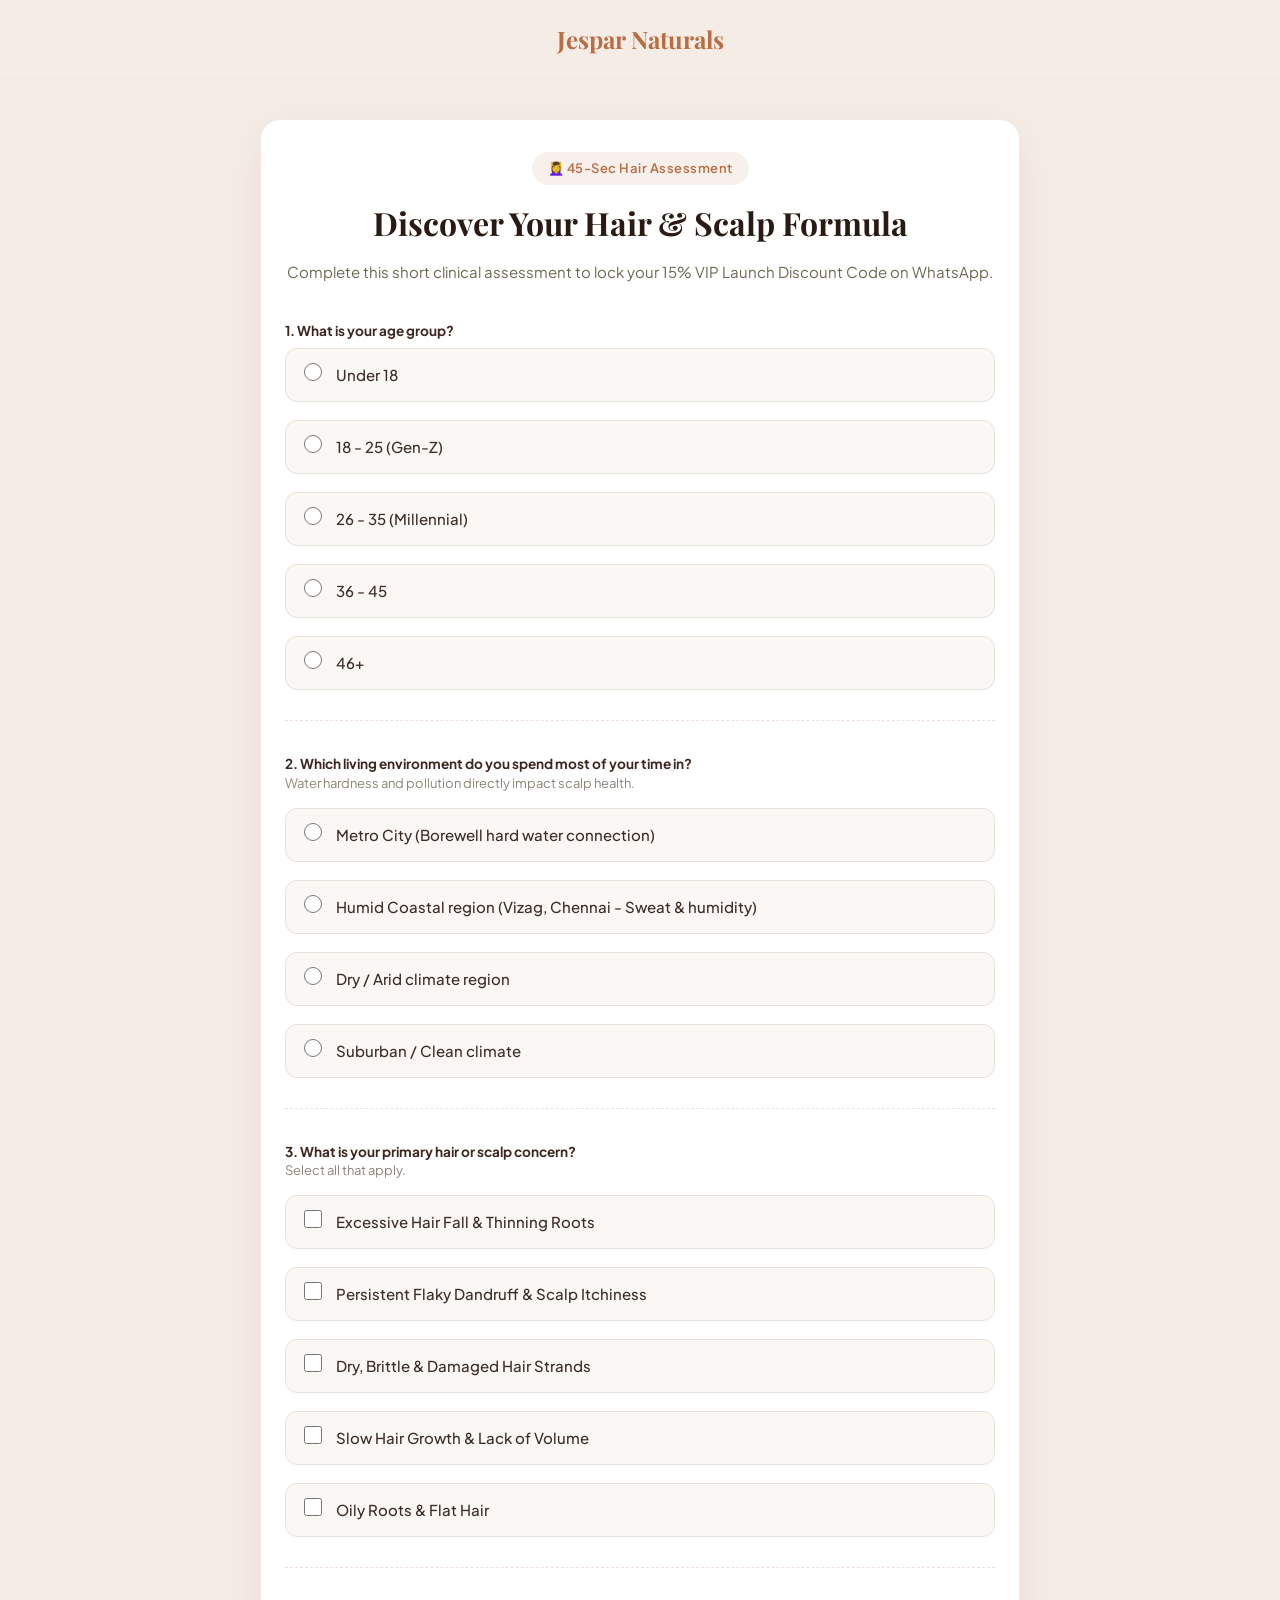
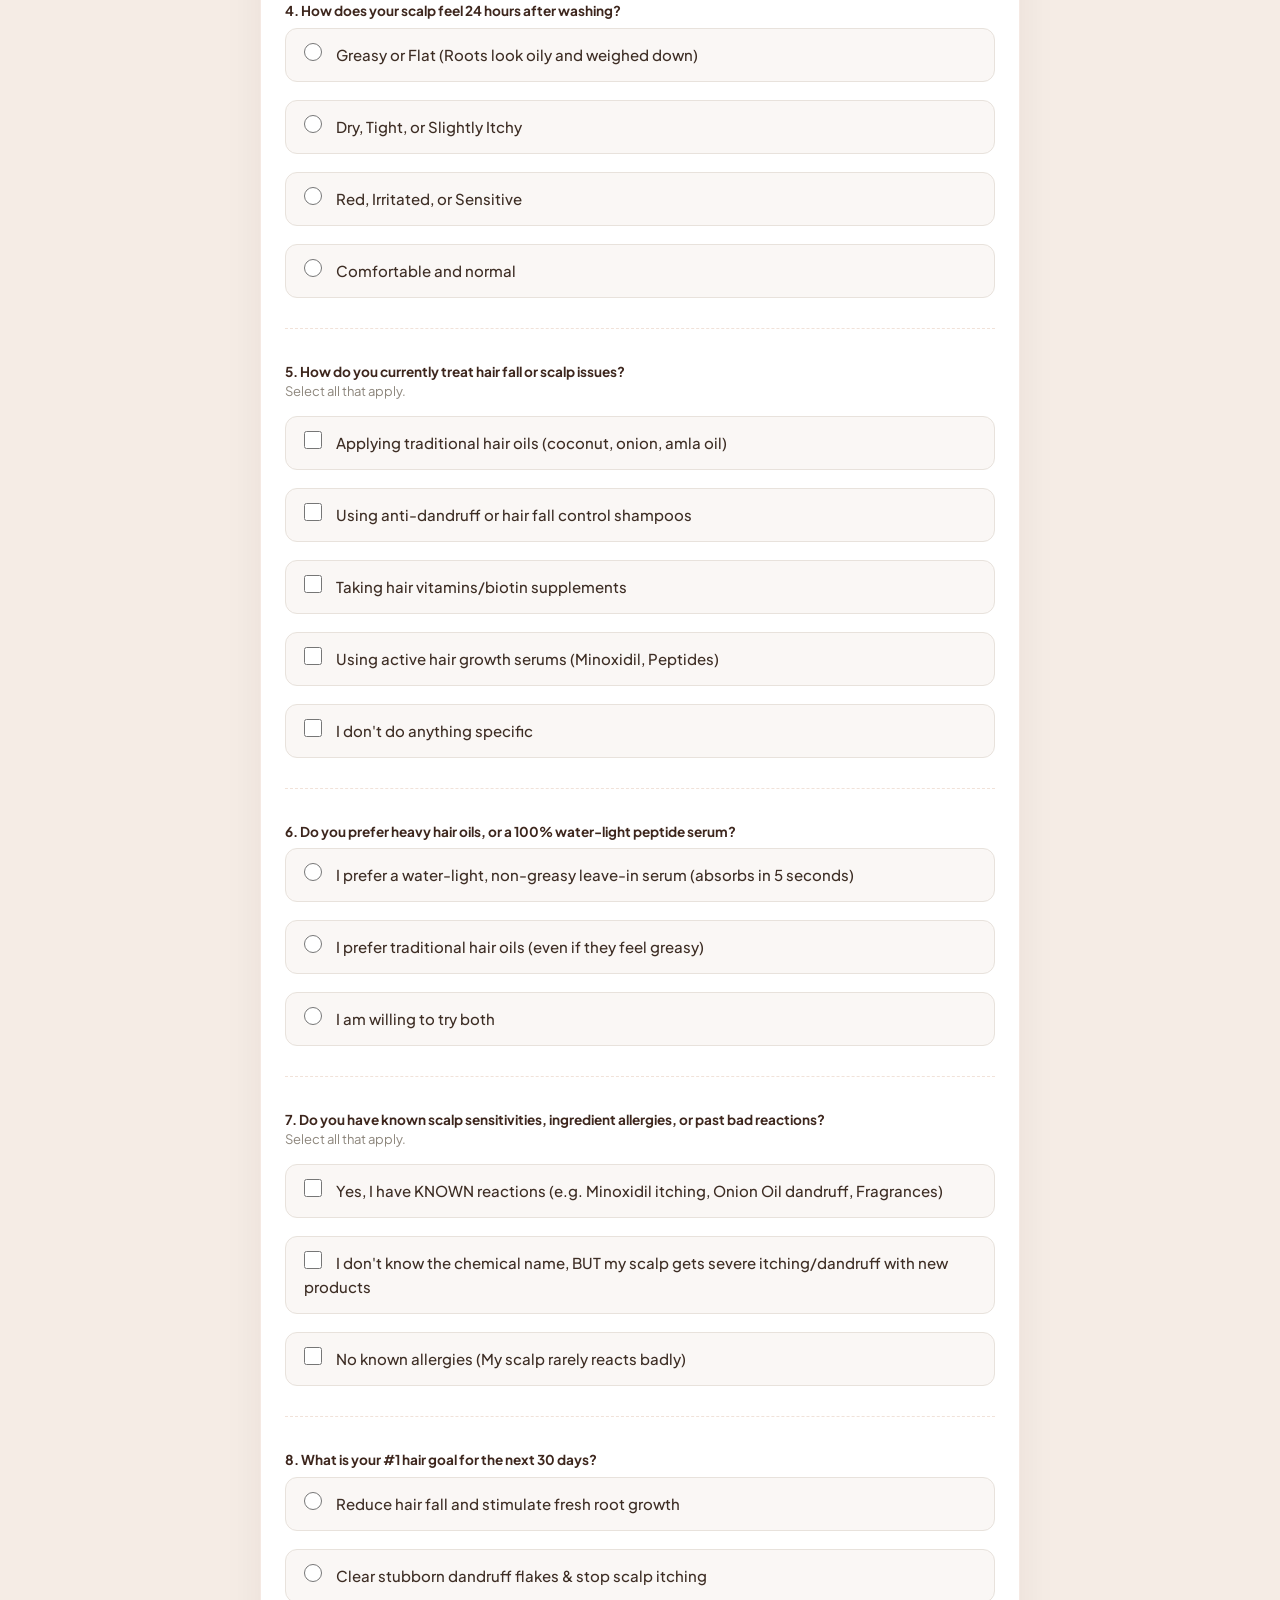
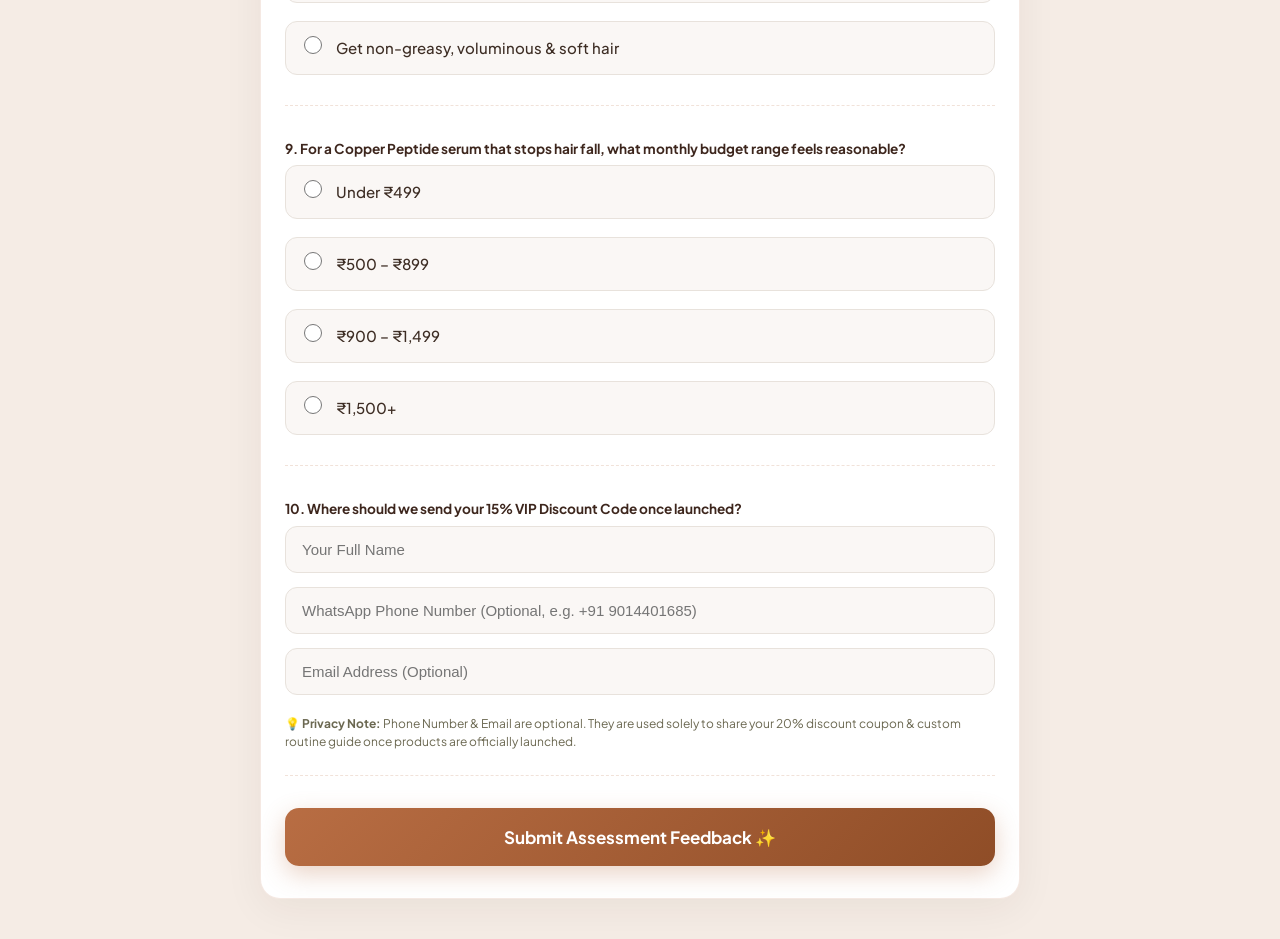
==== commit 056d9ded: "Deploy master website updates: custom research services, pre-launch survey enhancements, mobile navi" ====
--- a/hair-survey.html
+++ b/hair-survey.html
@@ -191,7 +191,7 @@
             <p class="survey-desc">Complete this short clinical assessment to lock your 15% VIP Launch Discount Code on WhatsApp.</p>
         </div>
 
-        <form id="hairSurveyForm" onsubmit="handleStandaloneFormSubmit(event, 'hair')">
+        <form id="hairSurveyForm">
             <input type="hidden" name="survey_type" value="hair">
 
             <!-- Q1 -->
@@ -302,37 +302,30 @@
                 <label class="question-label">10. Where should we send your 15% VIP Discount Code once launched?</label>
                 <div style="display: grid; grid-template-columns: 1fr; gap: 14px;">
                     <input type="text" name="name" class="text-input" placeholder="Your Full Name" required>
-                    <input type="text" name="phone" class="text-input" placeholder="WhatsApp Phone Number (e.g. 9876543210)" required>
+                    <input type="text" name="phone" class="text-input" placeholder="WhatsApp Phone Number (Optional, e.g. +91 9014401685)">
                     <input type="email" name="email" class="text-input" placeholder="Email Address (Optional)">
-                </div>
-            </div>
-
-            <button type="submit" class="submit-btn" id="hairSubmitBtn">Reserve 15% VIP Code on WhatsApp ✨</button>
+                    <p style="font-size: 12px; color: #6b6851; margin-top: 6px; line-height: 1.5;">💡 <strong>Privacy Note:</strong> Phone Number & Email are optional. They are used solely to share your 20% discount coupon & custom routine guide once products are officially launched.</p>
+                </div>
+            </div>
+
+            <button type="submit" class="submit-btn" id="hairSubmitBtn">Submit Assessment Feedback ✨</button>
         </form>
     </div>
 
     <!-- Success Modal -->
     <div class="modal-overlay" id="successModal">
         <div class="modal-card">
-            <div style="font-size: 48px; margin-bottom: 8px;">🎉</div>
-            <h2 style="font-family: 'Playfair Display', serif; color: #2b1a13; margin-bottom: 8px;">Thank You for Completing the Assessment!</h2>
-            <p style="color: #6b6851; font-size: 14px; margin-bottom: 16px;">Your responses and 15% VIP Launch Discount Code are locked.</p>
+            <div style="font-size: 48px; margin-bottom: 8px;">💚</div>
+            <h2 style="font-family: 'Playfair Display', serif; color: #2b1a13; margin-bottom: 12px;">Thank You for Your Feedback!</h2>
+            <p style="color: #574e44; font-size: 15px; line-height: 1.6; margin-bottom: 20px;">
+                Thank you for sharing your feedback! This will be extremely helpful for tuning our formulations to actual customer needs.
+            </p>
+
+            <div style="font-size: 13px; color: #b86d43; font-weight: 600; margin-bottom: 16px; background: rgba(184, 109, 67, 0.1); padding: 12px; border-radius: 8px;">
+                ⏱️ Redirecting to main page in <span id="countdown">3</span> seconds...
+            </div>
             
-            <div class="voucher-box">
-                <div style="font-size: 12px; text-transform: uppercase; color: #d49b6a; font-weight: 700;">VIP Early-Bird Discount Code</div>
-                <div class="voucher-code">JESPARVIP15</div>
-                <div style="font-size: 12px; color: #b8a69d;">Reserved for your WhatsApp number</div>
-            </div>
-
-            <p style="font-size: 14px; color: #574e44; line-height: 1.6; margin-bottom: 16px;">
-                We will share your complete routine details and private VIP shopping link directly on your WhatsApp number the moment our batch is launched!
-            </p>
-
-            <div style="font-size: 13px; color: #b86d43; font-weight: 600; margin-bottom: 16px; background: rgba(184, 109, 67, 0.1); padding: 10px; border-radius: 8px;">
-                ⏱️ Redirecting back to home page in <span id="countdown">5</span> seconds...
-            </div>
-            
-            <a href="index.html" class="btn-secondary">Go to Home Page Now ➔</a>
+            <a href="index.html" class="btn-secondary">Return to Main Page Now ➔</a>
         </div>
     </div>
 
--- a/styles.css
+++ b/styles.css
@@ -1243,23 +1243,33 @@
   margin-bottom: 16px;
 }
 
-.footer-contact-links {
-  display: flex;
-  align-items: center;
-  gap: 12px;
+.footer-contact-stack {
+  display: flex;
+  flex-direction: column;
+  gap: 10px;
   font-size: 0.88rem;
   color: var(--copper-light);
   font-weight: 600;
-}
-
-.footer-contact-links a {
+  margin-top: 14px;
+}
+
+.footer-contact-item {
+  display: inline-flex;
+  align-items: center;
+  gap: 8px;
   color: var(--copper-light);
   transition: var(--transition);
+  white-space: nowrap;
+  text-decoration: none;
+}
+
+.footer-contact-item:hover {
+  color: #ffffff;
+  transform: translateX(4px);
 }
 
 .footer-contact-links a:hover {
   color: #fff;
-  text-decoration: underline;
 }
 
 .footer-title {
@@ -1336,49 +1346,134 @@
   }
 }
 
+.announcement-link-combined {
+  color: var(--copper-light);
+  font-weight: 700;
+  font-size: 0.86rem;
+  text-decoration: underline;
+  white-space: nowrap;
+  transition: var(--transition);
+}
+
+.announcement-link-combined:hover {
+  color: #ffffff;
+}
+
+/* Mobile Floating Circular FAB & Section Quick Navigator Menu */
+.mobile-circular-fab-wrap {
+  display: none;
+}
+
 @media (max-width: 768px) {
   .announcement-bar {
     display: none !important;
   }
+  header.navbar {
+    padding: 14px 16px;
+    transition: padding 0.3s cubic-bezier(0.16, 1, 0.3, 1), background 0.3s ease;
+  }
+  .nav-logo-img {
+    height: 52px;
+    transition: height 0.3s cubic-bezier(0.16, 1, 0.3, 1);
+  }
+  header.navbar.navbar-scrolled {
+    padding: 8px 16px !important;
+  }
+  header.navbar.navbar-scrolled .nav-logo-img {
+    height: 36px !important;
+  }
+  .nav-social-icons {
+    display: flex !important;
+    gap: 6px;
+  }
+  .nav-social-btn {
+    width: 30px;
+    height: 30px;
+  }
+  .mobile-circular-fab-wrap {
+    display: block;
+    position: fixed;
+    bottom: 24px;
+    right: 16px;
+    z-index: 2500;
+  }
+
   .mobile-circular-fab {
     display: flex;
     align-items: center;
-    gap: 10px;
-    position: fixed;
-    bottom: 20px;
-    right: 16px;
-    z-index: 2000;
+    gap: 8px;
     background: linear-gradient(135deg, #2b1a13 0%, #1f120d 100%);
     color: #faf4ef;
-    padding: 6px 16px 6px 6px;
+    padding: 6px 14px 6px 6px;
     border-radius: var(--radius-full);
     border: 1.5px solid var(--copper-primary);
-    box-shadow: 0 10px 30px rgba(0, 0, 0, 0.4);
-    text-decoration: none;
+    box-shadow: 0 10px 30px rgba(0, 0, 0, 0.45);
+    cursor: pointer;
     transition: var(--transition);
   }
-  .mobile-circular-fab:hover, .mobile-circular-fab:active {
-    transform: translateY(-2px);
-    box-shadow: 0 14px 35px rgba(184, 109, 67, 0.45);
-    border-color: var(--copper-light);
-  }
+
+  .mobile-circular-fab:active {
+    transform: scale(0.96);
+  }
+
   .fab-circle {
-    width: 40px;
-    height: 40px;
+    width: 36px;
+    height: 36px;
     border-radius: 50%;
     background: linear-gradient(135deg, var(--copper-primary) 0%, var(--copper-dark) 100%);
     color: #fff;
     display: flex;
     align-items: center;
     justify-content: center;
-    position: relative;
     flex-shrink: 0;
   }
+
+  .fab-label {
+    font-size: 0.82rem;
+    font-weight: 700;
+    color: var(--copper-light);
+    white-space: nowrap;
+  }
+
+  .fab-menu-popup {
+    display: none;
+    position: absolute;
+    bottom: 60px;
+    right: 0;
+    background: rgba(31, 18, 13, 0.96);
+    backdrop-filter: blur(16px);
+    -webkit-backdrop-filter: blur(16px);
+    border: 1.5px solid var(--copper-primary);
+    border-radius: 20px;
+    padding: 12px;
+    width: 240px;
+    box-shadow: 0 14px 40px rgba(0,0,0,0.5);
+    flex-direction: column;
+    gap: 8px;
+    animation: popupFade 0.25s cubic-bezier(0.16, 1, 0.3, 1);
+  }
+
+  .fab-menu-popup.active {
+    display: flex;
+  }
+
+  .fab-menu-popup a {
+    color: #faf4ef;
+    font-size: 0.85rem;
+    font-weight: 600;
+    padding: 10px 14px;
+    border-radius: 12px;
+    background: rgba(255, 255, 255, 0.05);
+    text-decoration: none;
+    transition: var(--transition);
+    display: block;
+  }
+
+  .fab-menu-popup a:hover, .fab-menu-popup a:active {
+    background: var(--copper-primary);
+    color: #ffffff;
+  }
   .fab-badge {
-    position: absolute;
-    top: -7px;
-    right: -10px;
-    background: linear-gradient(135deg, #d49b6a 0%, #b86d43 100%);
     color: #fff;
     font-size: 0.58rem;
     font-weight: 800;
@@ -1454,18 +1549,23 @@
   }
 }
 
+@keyframes popupFade {
+  from { opacity: 0; transform: translateY(10px) scale(0.95); }
+  to { opacity: 1; transform: translateY(0) scale(1); }
+}
+
 @media (max-width: 600px) {
   header.navbar {
-    padding: 12px 16px;
+    padding: 10px 16px !important;
   }
   .nav-links {
     display: none;
   }
   .hero-title {
-    font-size: 2.3rem;
+    font-size: 2.1rem;
   }
   .hero-main-card img {
-    height: 320px;
-  }
-}
-
+    height: 300px;
+  }
+}
+
